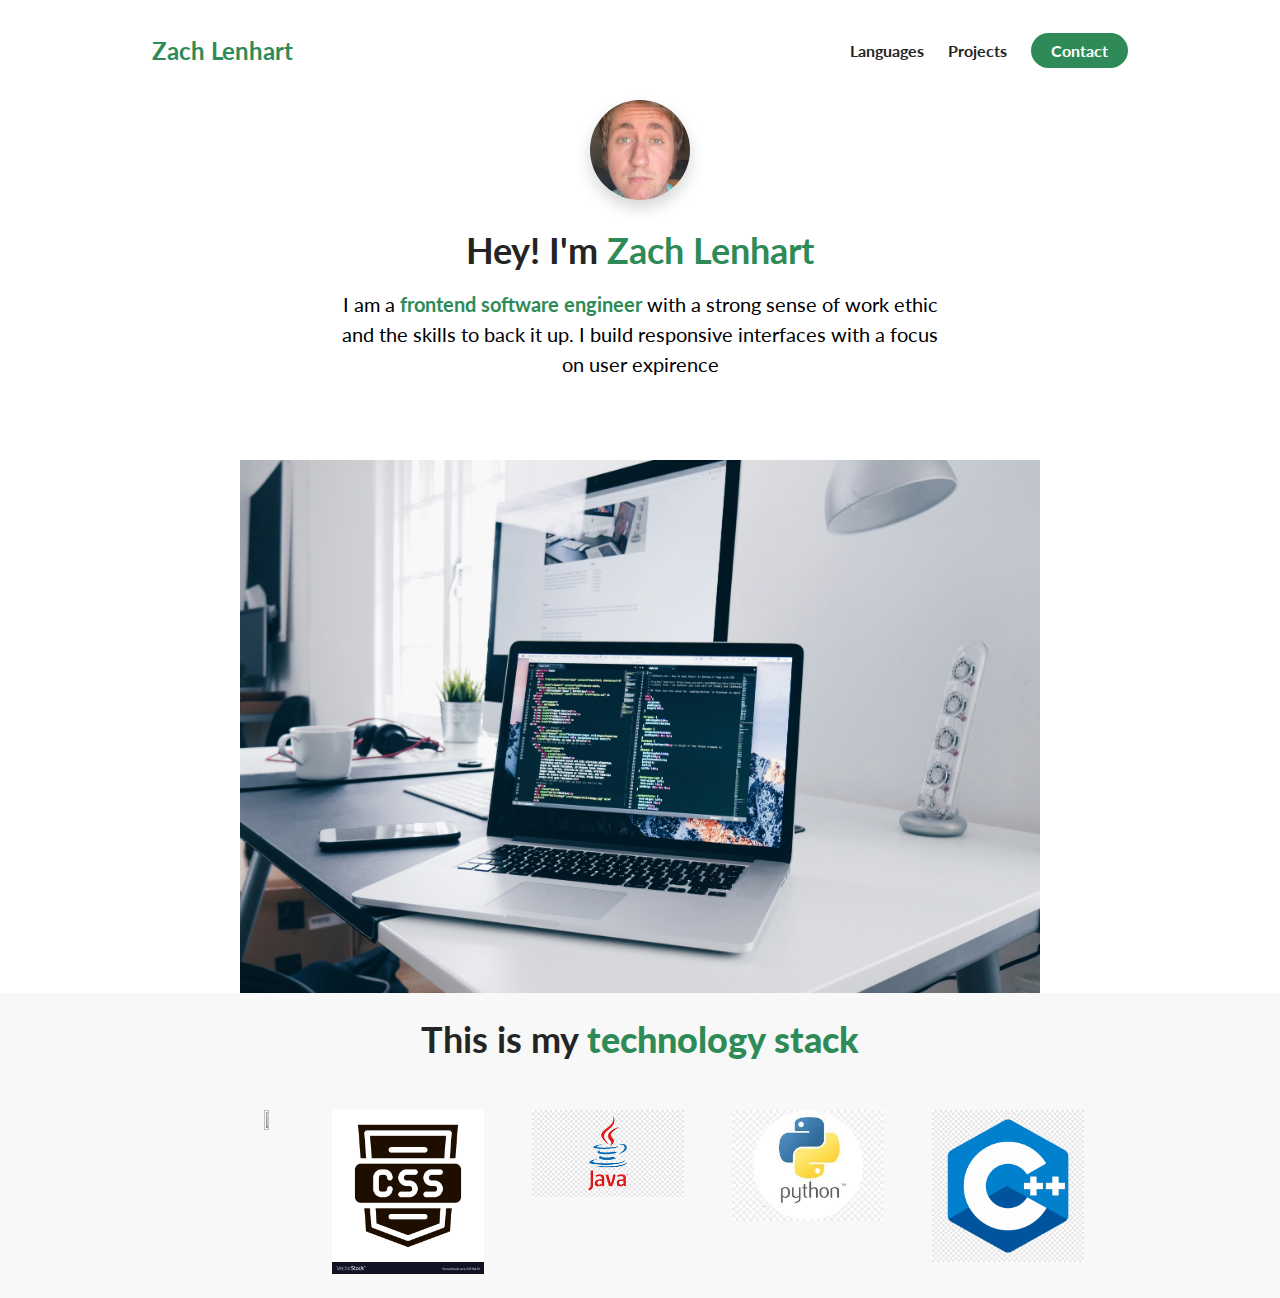
==== index.html @ 18eab36b "first commit" ====
<!DOCTYPE html>
<html lang="en">
<head>
    <meta charset="UTF-8">
    <meta name="viewport" content="width=device-width, initial-scale=1.0">
    <title>Document</title>
    <link rel="stylesheet" href="styles.css">
    <link rel="preconnect" href="https://fonts.googleapis.com">
<link rel="preconnect" href="https://fonts.gstatic.com" crossorigin>
<link href="https://fonts.googleapis.com/css2?family=Lato:ital,wght@0,100;0,300;0,400;0,700;0,900;1,100;1,300;1,400;1,700;1,900&family=Roboto:ital,wdth,wght@0,75,100..900;1,75,100..900&display=swap" rel="stylesheet">
<link rel="stylesheet" href="assests/">
<script src="https://kit.fontawesome.com/71021cd7c9.js" crossorigin="anonymous"></script>
</head>
<body>
    <section id="about-me">
    <nav class="navigation__bar--container">
        <div class="navigation__bar--logo">
            Zach Lenhart
        </div>
             <ul class="navigation__link--list">
                    <li>
                        <a href="#Langages" class="navigation__link--anchor link__hovereffect link__hovereffect--black">Languages</a>
                    </li>
                        <li>
                            <a href="#Projects"class="navigation__link--anchor link__hovereffect link__hovereffect--black>">Projects</a>
                        </li>
                        <li>
                            <a href="#Contact" class="navigation__link--anchor navigation__link-anchor--primary">Contact</a>
                        </li>
                </ul>
    </nav>
        
    <div class="flex flex-1">
        <div class="about-me__info row">
            <div class="about-me__info--container">
                <figure class="about-me__picture--mask">
                    <img src="assests/7879B482-734F-4C4A-9836-C10D2A9FF472_1_105_c.jpeg" class="about-me__picture" alt="picture of me">
                </figure>
                <h1 class="about-me__info--title">
                    Hey! I'm <span class="text-green">Zach Lenhart</span>
                </h1>
                <p class="about-me__info--para"> I am a <strong class="text-green"> frontend software engineer </strong> with a strong sense of work ethic and the skills to back it up. I build responsive interfaces with a focus on user expirence</p>
                <Div class="about-me__links">
                    <a href="https://www.linkedin.com/in/zachary-lenhart-0317981b6/" class="about-me__link"> 
                        <i class="fa-brands fa-linkedin"></i>
                    </a>
                    <a href="https://github.com/zach-lenhart" class="about-me__link"> 
                        <i class="fa-brands fa-github"></i>
                    </a>
                </div>
            </div>
            <figure class="about-me__img--container">
                <img src="assests/christopher-gower-m_HRfLhgABo-unsplash.jpg" class="about-me__img" alt="">
            </figure>
        </div>
    </div>
</section>
<section id="Languages">
<div class="lang--container">
    <div class="row">
        <h1 class="section__title">This is my <strong class="text-green"> technology stack </strong></h1>
        <div class="lang__list">
            <div class="lang">
                <figure class="lang__img--wrapper">
                    <img src="assests/html5.html" class="lang__img" alt="">
                    <img src="assests/css.jpg" class="lang__img" alt="">
                    <img src="assests/java.png" class="lang__img" alt="">
                    <img src="assests/python.jpeg" class="lang__img" alt="">
                    <img src="assests/c++.png" class="lang__img" alt="">

                </figure>
            </div>

        </div>
    </div>
</div>

</section>
</body>
</html>
---- styles.css ----
@import url('https://fonts.googleapis.com/css2?family=Lato:ital,wght@0,100;0,300;0,400;0,700;0,900;1,100;1,300;1,400;1,700;1,900&family=Roboto:ital,wdth,wght@0,75,100..900;1,75,100..900&display=swap');

* {
    font-family: 'Lato', sans-serif;
    padding: 0;
    margin: 0;
    box-sizing: border-box;
}
h1,h2,h3,h4,h5,h6 {
    color: #242424;
    text-align: center;
    line-height: 1.25;

}
p {
    line-height: 1.5;
    font-size: 15px;

}

li {
    list-style-type: none;
    
}
.flex {
    display: flex;
}

.flex-1 {
flex: 1;
}

.row {
    width: 100%;
    max-width: 800px;
    margin: 0 auto;
}
.text-green {
    color: seagreen;
}
h1 {
    font-size: 36px;
}
section:nth-child(even) {
    background-color: #f8f8f8;
}
.container {
    padding: 50px 0;
}
/* Navigation Bar */
nav {
    height: 100px;
    width: 100%;
    max-width: 1000px;
    margin: 0 auto;
    display: flex;
    justify-content: space-between;
    align-items: center;
    
}
.navigation__link--list { 
display: flex;
justify-content: space-between;
}
.navigation__link--anchor {
    margin: 0 12px; 
    text-decoration: none;
    font-size: 16px;
    color: #242424;
    font-weight: 700;
}
.navigation__link-anchor--primary {
    background-color: seagreen;
    padding: 8px 20px;
    border-radius: 50px;
    color: white;
    transition: all 300ms ease;
}
.navigation__link-anchor--primary:hover {
background-color: green;
}
.navigation__bar--logo {
    font-size: 24px;
    color: seagreen;
    margin: 0 12px;
    font-weight: bold;
}
/* About Me */
#about-me {
    min-height: 100vh;
    display: flex;
    flex-direction: column;
}
.about-me__info {
    display: flex;
    flex-direction: column;
}
.about-me__info--container {
    display: flex;
    justify-content: center;
    flex-direction: column;
    align-items: center;
    max-width: 600px;
    margin: 0 auto;
    text-align: center;
}
.about-me__picture--mask {
    width: 100px;
    height: 100px;
    border-radius: 50%;
    overflow: hidden;
    box-shadow: 0 8px 16px rgba(0, 0, 0, 0.16);
    margin-bottom: 28px;

}
.about-me__picture {
    width: 100%;

    /*Improving my own picture */
    transform: scale(1.5);
    padding-bottom: 60px;
    padding-left: 15px;
}
.about-me__info--para {
    font-size: 20px;
    margin-bottom: 28px;
}
.about-me__info--title {
    margin-bottom: 16px;
}
.about-me__link {
   font-size: 24px;
   color: black;
   text-decoration: none;
   padding: 0 16px;
 
}
.about-me__img--container {
    flex: 1;
    display: flex;
   align-items: center;
   
}
.about-me__img {
width: 100%;
padding-top:24px ;
}
.lang__img--wrapper {
    display: flex;
    width: 100%;
    justify-content: space-between;
}
.lang__img {
    width: 25%;
    height: 25%;
    padding: 24px;
}
.section__title {
    padding: 24px;
}
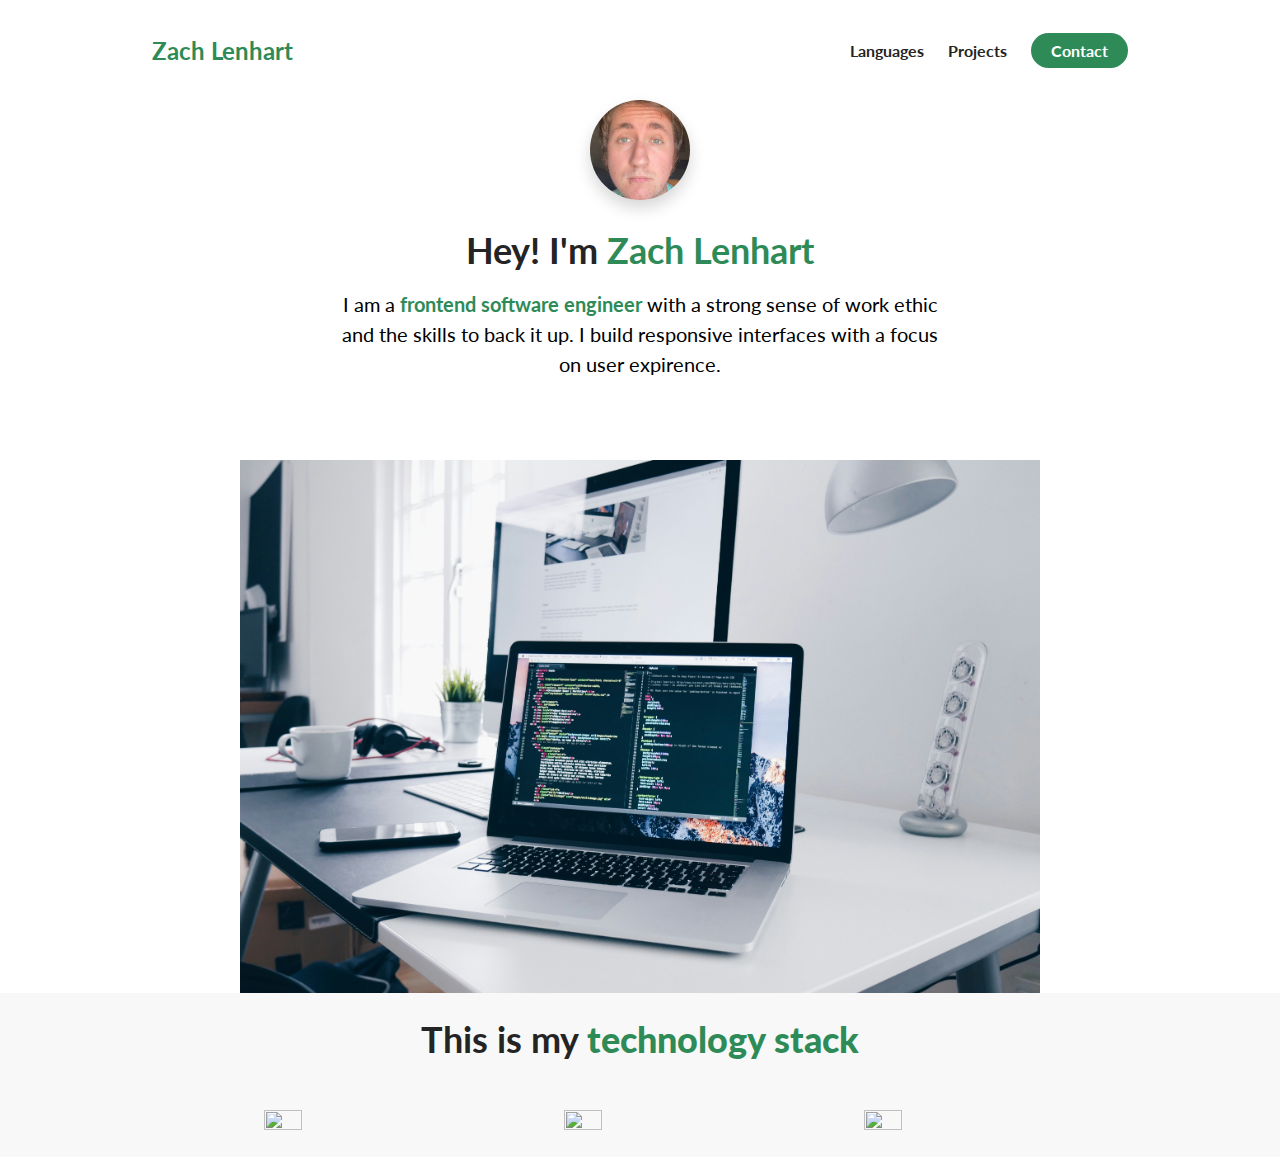
==== commit 8c36dee6: "updates for photos" ====
--- a/index.html
+++ b/index.html
@@ -39,7 +39,7 @@
                 <h1 class="about-me__info--title">
                     Hey! I'm <span class="text-green">Zach Lenhart</span>
                 </h1>
-                <p class="about-me__info--para"> I am a <strong class="text-green"> frontend software engineer </strong> with a strong sense of work ethic and the skills to back it up. I build responsive interfaces with a focus on user expirence</p>
+                <p class="about-me__info--para"> I am a <strong class="text-green"> frontend software engineer </strong> with a strong sense of work ethic and the skills to back it up. I build responsive interfaces with a focus on user expirence.</p>
                 <Div class="about-me__links">
                     <a href="https://www.linkedin.com/in/zachary-lenhart-0317981b6/" class="about-me__link"> 
                         <i class="fa-brands fa-linkedin"></i>
@@ -62,12 +62,9 @@
         <div class="lang__list">
             <div class="lang">
                 <figure class="lang__img--wrapper">
-                    <img src="assests/html5.html" class="lang__img" alt="">
-                    <img src="assests/css.jpg" class="lang__img" alt="">
-                    <img src="assests/java.png" class="lang__img" alt="">
-                    <img src="assests/python.jpeg" class="lang__img" alt="">
-                    <img src="assests/c++.png" class="lang__img" alt="">
-
+                    <img src="https://upload.wikimedia.org/wikipedia/commons/thumb/3/38/HTML5_Badge.svg/240px-HTML5_Badge.svg.png" class="lang__img" alt="">
+                    <img src="https://cdn.iconscout.com/icon/free/png-256/css-131-722685.png" class="lang__img" alt="">
+                    <img src="https://cdn.iconscout.com/icon/free/png-256/javascript-1-225993.png" class="lang__img" alt="">
                 </figure>
             </div>
 
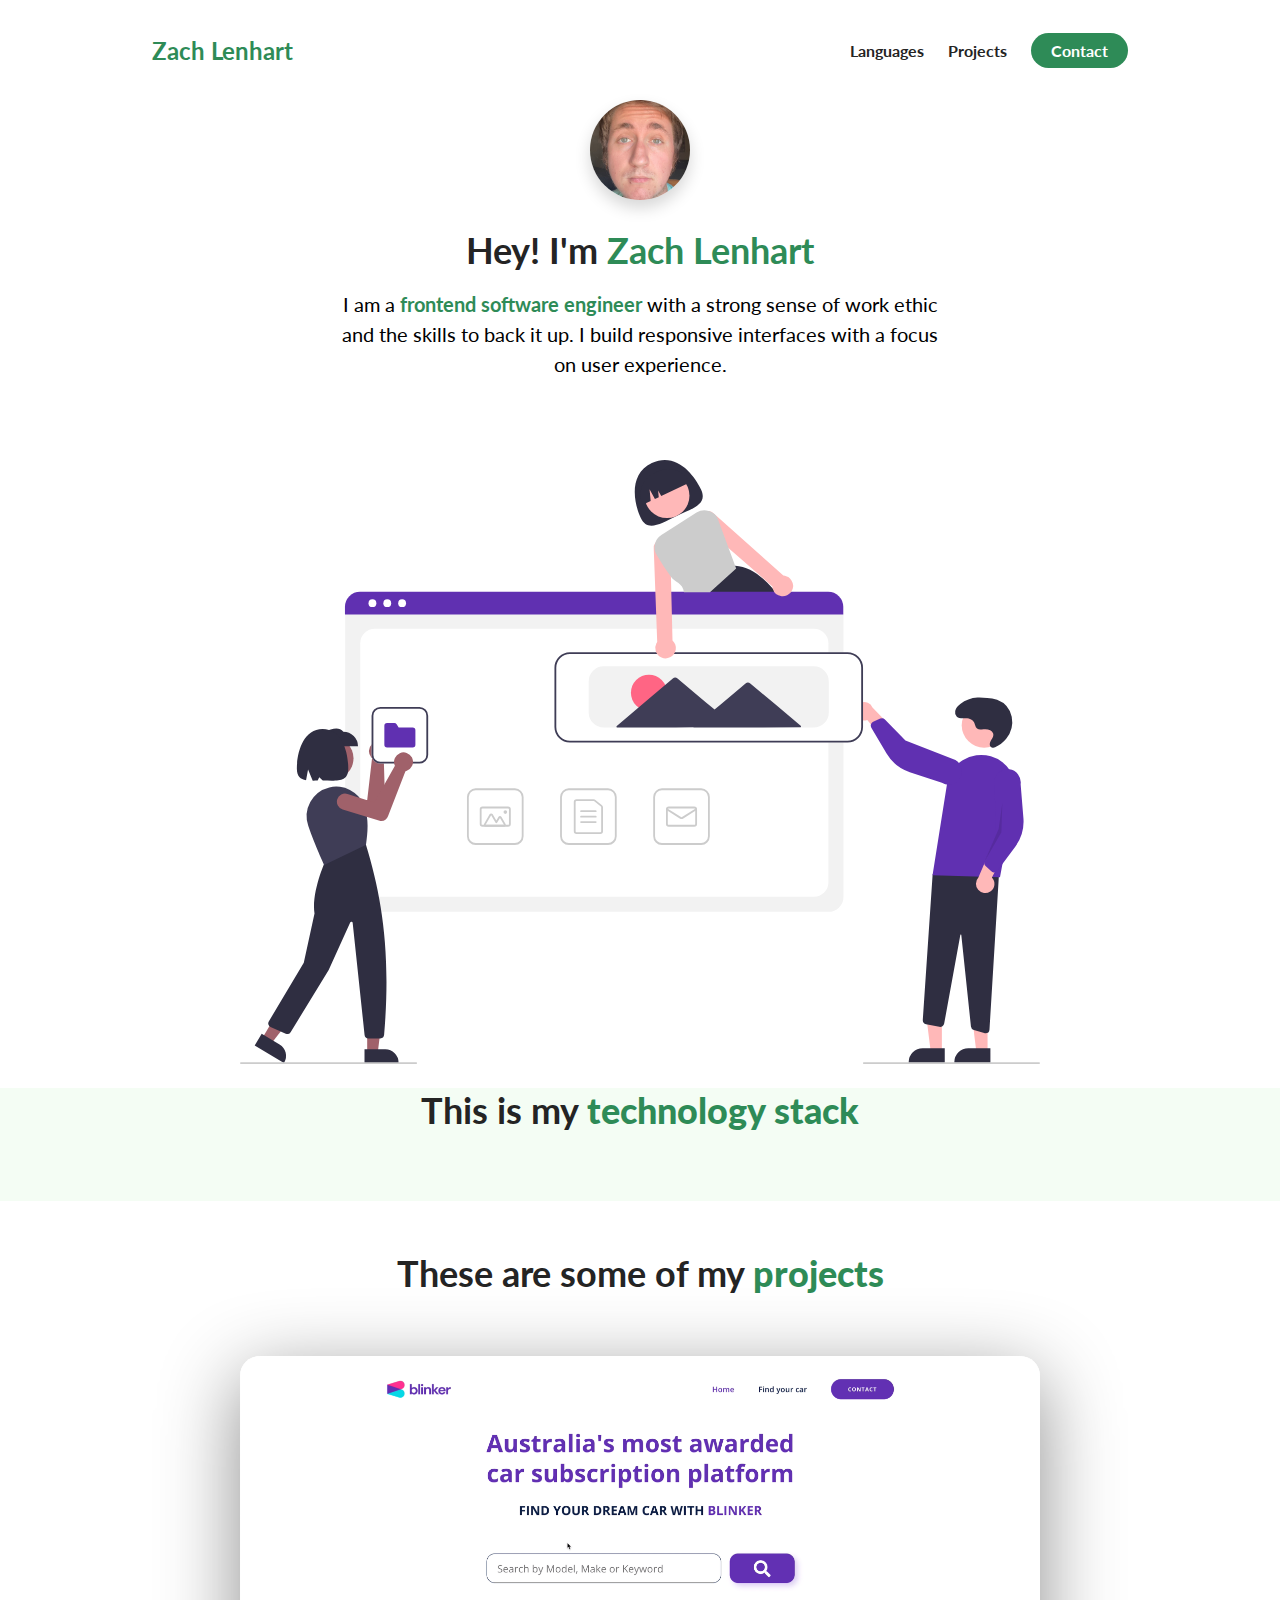
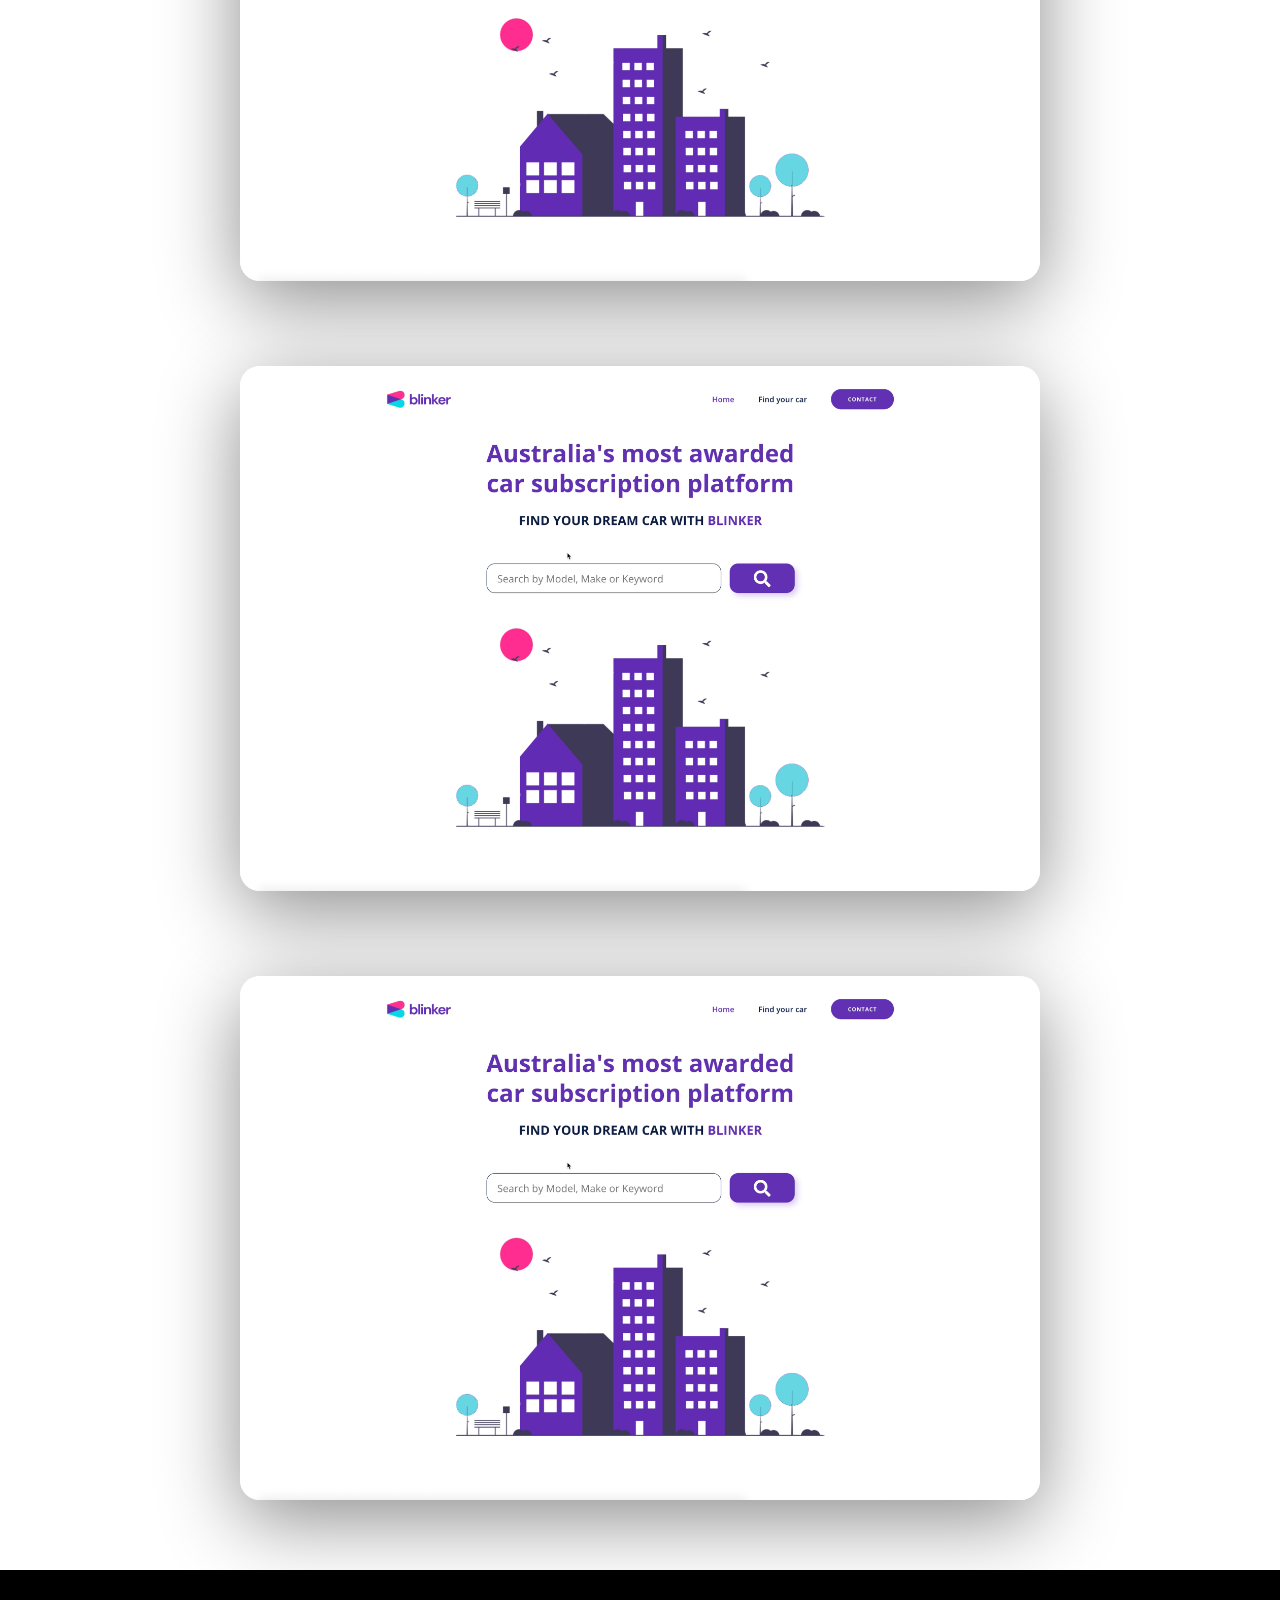
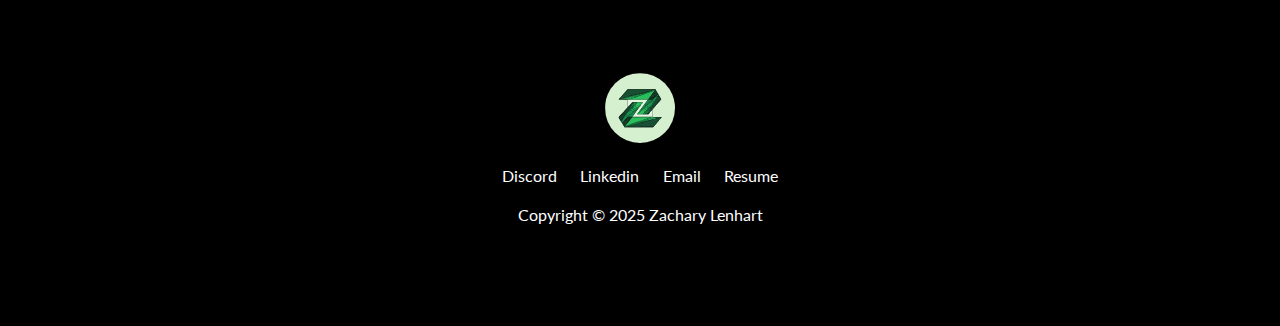
==== commit 34a06009: "update for footer and links" ====
--- a/index.html
+++ b/index.html
@@ -1,77 +1,278 @@
 <!DOCTYPE html>
 <html lang="en">
-<head>
-    <meta charset="UTF-8">
-    <meta name="viewport" content="width=device-width, initial-scale=1.0">
+  <head>
+    <meta charset="UTF-8" />
+    <meta name="viewport" content="width=device-width, initial-scale=1.0" />
     <title>Document</title>
-    <link rel="stylesheet" href="styles.css">
-    <link rel="preconnect" href="https://fonts.googleapis.com">
-<link rel="preconnect" href="https://fonts.gstatic.com" crossorigin>
-<link href="https://fonts.googleapis.com/css2?family=Lato:ital,wght@0,100;0,300;0,400;0,700;0,900;1,100;1,300;1,400;1,700;1,900&family=Roboto:ital,wdth,wght@0,75,100..900;1,75,100..900&display=swap" rel="stylesheet">
-<link rel="stylesheet" href="assests/">
-<script src="https://kit.fontawesome.com/71021cd7c9.js" crossorigin="anonymous"></script>
-</head>
-<body>
+    <link rel="stylesheet" href="styles.css" />
+    <link rel="preconnect" href="https://fonts.googleapis.com" />
+    <link rel="preconnect" href="https://fonts.gstatic.com" crossorigin />
+    <link
+      href="https://fonts.googleapis.com/css2?family=Lato:ital,wght@0,100;0,300;0,400;0,700;0,900;1,100;1,300;1,400;1,700;1,900&family=Roboto:ital,wdth,wght@0,75,100..900;1,75,100..900&display=swap"
+      rel="stylesheet"
+    />
+    <link rel="stylesheet" href="assets/" />
+    <script
+      src="https://kit.fontawesome.com/71021cd7c9.js"
+      crossorigin="anonymous"
+    ></script>
+  </head>
+  <body>
     <section id="about-me">
-    <nav class="navigation__bar--container">
-        <div class="navigation__bar--logo">
-            Zach Lenhart
-        </div>
-             <ul class="navigation__link--list">
-                    <li>
-                        <a href="#Langages" class="navigation__link--anchor link__hovereffect link__hovereffect--black">Languages</a>
-                    </li>
-                        <li>
-                            <a href="#Projects"class="navigation__link--anchor link__hovereffect link__hovereffect--black>">Projects</a>
-                        </li>
-                        <li>
-                            <a href="#Contact" class="navigation__link--anchor navigation__link-anchor--primary">Contact</a>
-                        </li>
-                </ul>
-    </nav>
-        
-    <div class="flex flex-1">
+      <nav class="navigation__bar--container">
+        <div class="navigation__bar--logo">Zach Lenhart</div>
+        <ul class="navigation__link--list">
+          <li>
+            <a
+              href="#Languages"
+              class="navigation__link--anchor link__hover-effect link__hover-effect--black"
+              >Languages</a
+            >
+          </li>
+          <li>
+            <a
+              href="#Projects"
+              class="navigation__link--anchor link__hover-effect link__hover-effect--black>"
+              >Projects</a
+            >
+          </li>
+          <li>
+            <a
+              href="#Contact"
+              class="navigation__link--anchor navigation__link-anchor--primary"
+              >Contact</a
+            >
+          </li>
+        </ul>
+      </nav>
+
+      <div class="flex flex-1">
         <div class="about-me__info row">
-            <div class="about-me__info--container">
-                <figure class="about-me__picture--mask">
-                    <img src="assests/7879B482-734F-4C4A-9836-C10D2A9FF472_1_105_c.jpeg" class="about-me__picture" alt="picture of me">
-                </figure>
-                <h1 class="about-me__info--title">
-                    Hey! I'm <span class="text-green">Zach Lenhart</span>
-                </h1>
-                <p class="about-me__info--para"> I am a <strong class="text-green"> frontend software engineer </strong> with a strong sense of work ethic and the skills to back it up. I build responsive interfaces with a focus on user expirence.</p>
-                <Div class="about-me__links">
-                    <a href="https://www.linkedin.com/in/zachary-lenhart-0317981b6/" class="about-me__link"> 
-                        <i class="fa-brands fa-linkedin"></i>
-                    </a>
-                    <a href="https://github.com/zach-lenhart" class="about-me__link"> 
-                        <i class="fa-brands fa-github"></i>
-                    </a>
+          <div class="about-me__info--container">
+            <figure class="about-me__picture--mask">
+              <img
+                src="assets/7879B482-734F-4C4A-9836-C10D2A9FF472_1_105_c.jpeg"
+                class="about-me__picture"
+                alt="picture of me"
+              />
+            </figure>
+            <h1 class="about-me__info--title">
+              Hey! I'm <span class="text-green">Zach Lenhart</span>
+            </h1>
+            <p class="about-me__info--para">
+              I am a
+              <strong class="text-green"> frontend software engineer </strong>
+              with a strong sense of work ethic and the skills to back it up. I
+              build responsive interfaces with a focus on user experience.
+            </p>
+            <div class="about-me__links">
+              <a
+                href="https://www.linkedin.com/in/zachary-lenhart-0317981b6/"
+                target="_blank"
+                class="about-me__link"
+              >
+                <i class="fa-brands fa-linkedin"></i>
+              </a>
+              <a
+                href="https://github.com/zach-lenhart"
+                target="_blank"
+                class="about-me__link"
+              >
+                <i class="fa-brands fa-github"></i>
+              </a>
+            </div>
+          </div>
+          <figure class="about-me__img--container">
+            <img
+              src="assets/undraw_websites.svg"
+              class="about-me__img"
+              alt=""
+            />
+          </figure>
+        </div>
+      </div>
+    </section>
+    <section id="Languages">
+      <div class="lang--container">
+        <div class="row">
+          <h1 class="section__title">
+            This is my <strong class="text-green"> technology stack </strong>
+          </h1>
+          <div class="lang__list">
+            <div class="langs">
+              <figure class="lang__img--wrapper">
+                <img
+                  src="https://upload.wikimedia.org/wikipedia/commons/thumb/3/38/HTML5_Badge.svg/240px-HTML5_Badge.svg.png"
+                  class="lang__img"
+                  alt=""
+                />
+              </figure>
+              <span class="lang__name">HTML</span>
+            </div>
+            <div class="langs">
+              <figure class="lang__img--wrapper">
+                <img
+                  src="https://cdn.iconscout.com/icon/free/png-256/css-131-722685.png"
+                  class="lang__img"
+                  alt=""
+                />
+              </figure>
+              <span class="lang__name">CSS</span>
+            </div>
+            <div class="langs">
+              <figure class="lang__img--wrapper">
+                <img
+                  src="https://cdn.iconscout.com/icon/free/png-256/javascript-1-225993.png"
+                  class="lang__img"
+                  alt=""
+                />
+              </figure>
+              <span class="lang__name">Javascript</span>
+            </div>
+          </div>
+        </div>
+      </div>
+    </section>
+    <section id="Projects">
+      <div class="container">
+        <div class="row">
+          <h1 class="section__title">
+            These are some of my <strong class="text-green">projects</strong>
+          </h1>
+          <ul class="projects__list">
+            <li class="projects">
+              <div class="projects__wrapper">
+                <img
+                  src="assets/loopit.png"
+                  class="projects__img"
+                  alt="car subscription project"
+                />
+                <div class="projects__description">
+                  <h3 class="projects__decription--title">Car Sales Project</h3>
+                  <h4 class="projects__description--sub-title">
+                    HTML,CSS, Javascript,Vuex
+                  </h4>
+                  <p class="projects__description--para">
+                    Lorem, ipsum dolor sit amet consectetur adipisicing elit.
+                    Voluptatum neque eaque nihil quibusdam! Maiores est quaerat
+                    quisquam nihil iste error similique vitae, dignissimos fugit
+                    tempora necessitatibus rerum corporis perferendis! Corporis?
+                  </p>
+                  <div class="projects__description--links">
+                    <a
+                      href="https://github.com/zach-lenhart/First-Github-Project"
+                      target="_blank"
+                      class="projects__description--link"
+                    ></a>
+                    <i class="fa-brands fa-github"></i>
+                    <a
+                      href="link"
+                      target="_blank"
+                      class="projects__description--link"
+                    ></a>
+                    <i class="fa-brands fa-link"></i>
+                  </div>
                 </div>
-            </div>
-            <figure class="about-me__img--container">
-                <img src="assests/christopher-gower-m_HRfLhgABo-unsplash.jpg" class="about-me__img" alt="">
+              </div>
+            </li>
+            <li class="projects">
+              <div class="projects__wrapper">
+                <img
+                  src="assets/loopit.png"
+                  class="projects__img"
+                  alt="car subscription project"
+                />
+                <div class="projects__description">
+                  <h3 class="projects__decription--title">Car Sales Project</h3>
+                  <h4 class="projects__description--sub-title">
+                    HTML,CSS, Javascript,Vuex
+                  </h4>
+                  <p class="projects__description--para">
+                    Lorem, ipsum dolor sit amet consectetur adipisicing elit.
+                    Voluptatum neque eaque nihil quibusdam! Maiores est quaerat
+                    quisquam nihil iste error similique vitae, dignissimos fugit
+                    tempora necessitatibus rerum corporis perferendis! Corporis?
+                  </p>
+                  <div class="projects__description--links">
+                    <a
+                      href="https://github.com/zach-lenhart/First-Github-Project"
+                      target="_blank"
+                      class="projects__description--link"
+                    ></a>
+                    <i class="fa-brands fa-github"></i>
+                    <a
+                      href="link"
+                      target="_blank"
+                      class="projects__description--link"
+                    ></a>
+                    <i class="fa-brands fa-link"></i>
+                  </div>
+                </div>
+              </div>
+            </li>
+            <li class="projects">
+              <div class="projects__wrapper">
+                <img
+                  src="assets/loopit.png"
+                  class="projects__img"
+                  alt="car subscription project"
+                />
+                <div class="projects__description">
+                  <h3 class="projects__decription--title">Car Sales Project</h3>
+                  <h4 class="projects__description--sub-title">
+                    HTML,CSS, Javascript,Vuex
+                  </h4>
+                  <p class="projects__description--para">
+                    Lorem, ipsum dolor sit amet consectetur adipisicing elit.
+                    Voluptatum neque eaque nihil quibusdam! Maiores est quaerat
+                    quisquam nihil iste error similique vitae, dignissimos fugit
+                    tempora necessitatibus rerum corporis perferendis! Corporis?
+                  </p>
+                  <div class="projects__description--links">
+                    <a
+                      href="https://github.com/zach-lenhart/First-Github-Project"
+                      target="_blank"
+                      class="projects__description--link"
+                    ></a>
+                    <i class="fa-brands fa-github"></i>
+                    <a
+                      href="link"
+                      target="_blank"
+                      class="projects__description--link"
+                    ></a>
+                    <i class="fa-brands fa-link"></i>
+                  </div>
+                </div>
+              </div>
+            </li>
+          </ul>
+        </div>
+      </div>
+    </section>
+    <footer>
+      <div class="row footer__row">
+        <a href="#" class="footer__anchor">
+            <figure class="footer__logo">
+                <img src="assets/1739256141318.svg" class="footer__logo--img" alt="logo">
             </figure>
-        </div>
-    </div>
-</section>
-<section id="Languages">
-<div class="lang--container">
-    <div class="row">
-        <h1 class="section__title">This is my <strong class="text-green"> technology stack </strong></h1>
-        <div class="lang__list">
-            <div class="lang">
-                <figure class="lang__img--wrapper">
-                    <img src="https://upload.wikimedia.org/wikipedia/commons/thumb/3/38/HTML5_Badge.svg/240px-HTML5_Badge.svg.png" class="lang__img" alt="">
-                    <img src="https://cdn.iconscout.com/icon/free/png-256/css-131-722685.png" class="lang__img" alt="">
-                    <img src="https://cdn.iconscout.com/icon/free/png-256/javascript-1-225993.png" class="lang__img" alt="">
-                </figure>
-            </div>
-
-        </div>
-    </div>
-</div>
-
-</section>
-</body>
-</html>+            <span class="footer__logo--popper">
+                Top 
+                <div class="fas fa-arrow-up"></div>
+            </span>
+        </a>
+        <div class="footer__socials--list">
+            <a href="https://github.com/zach-lenhart" target="_blank" class="footer__social--link
+            link__hover-effect
+            link__hover-effect-white">Discord</a>
+            <a href="https://www.linkedin.com/in/zachary-lenhart-0317981b6/" target="_blank" class="footer__social--link link__hover-effect
+            link__hover-effect-white">Linkedin</a>
+            <a href="mailto:zachary.lenhart08@gmail.com" target="_blank" class="footer__social--link link__hover-effect
+            link__hover-effect-white">Email</a>
+            <a href="assets/ Resume updated.pdf" target="_blank" class="footer__social--link link__hover-effect
+            link__hover-effect-white" download>Resume</a>
+        </div>
+        <div class="footer__copyright"> Copyright © 2025 Zachary Lenhart</div>
+      </div>
+    </footer>
+  </body>
+</html>
--- a/styles.css
+++ b/styles.css
@@ -1,160 +1,359 @@
-@import url('https://fonts.googleapis.com/css2?family=Lato:ital,wght@0,100;0,300;0,400;0,700;0,900;1,100;1,300;1,400;1,700;1,900&family=Roboto:ital,wdth,wght@0,75,100..900;1,75,100..900&display=swap');
+@import url("https://fonts.googleapis.com/css2?family=Lato:ital,wght@0,100;0,300;0,400;0,700;0,900;1,100;1,300;1,400;1,700;1,900&family=Roboto:ital,wdth,wght@0,75,100..900;1,75,100..900&display=swap");
 
 * {
-    font-family: 'Lato', sans-serif;
-    padding: 0;
-    margin: 0;
-    box-sizing: border-box;
-}
-h1,h2,h3,h4,h5,h6 {
-    color: #242424;
-    text-align: center;
-    line-height: 1.25;
-
+  font-family: "Lato", sans-serif;
+  padding: 0;
+  margin: 0;
+  box-sizing: border-box;
+}
+html {
+  scroll-behavior: smooth;
+}
+h1,
+h2,
+h3,
+h4,
+h5,
+h6 {
+  color: #242424;
+  text-align: center;
+  line-height: 1.25;
 }
 p {
-    line-height: 1.5;
-    font-size: 15px;
-
+  line-height: 1.5;
+  font-size: 15px;
+}
+a {
+  text-decoration: none;
+  position: relative;
 }
 
 li {
-    list-style-type: none;
-    
+  list-style-type: none;
 }
 .flex {
-    display: flex;
+  display: flex;
 }
 
 .flex-1 {
-flex: 1;
+  flex: 1;
 }
 
 .row {
-    width: 100%;
-    max-width: 800px;
-    margin: 0 auto;
+  width: 100%;
+  max-width: 800px;
+  margin: 0 auto;
 }
 .text-green {
-    color: seagreen;
+  color: seagreen;
 }
 h1 {
-    font-size: 36px;
+  font-size: 36px;
 }
 section:nth-child(even) {
-    background-color: #f8f8f8;
+  background-color: #f8f8f8;
 }
 .container {
-    padding: 50px 0;
+  padding: 50px 0;
+}
+.section__title {
+  margin-bottom: 20px;
+}
+.link__hover-effect:after {
+  content: "";
+  position: absolute;
+  height: 3px;
+  width: 0;
+  bottom: -3px;
+  right: 0;
+  transition: all 300ms ease;
+}
+.link__hover-effect-white:after {
+  background-color:  #fff;
+}
+.link__hover-effect--black:after {
+  background-color: black;
+}
+.link__hover-effect:hover:after {
+  width: 100%;
+  left: 0;
 }
 /* Navigation Bar */
 nav {
-    height: 100px;
-    width: 100%;
-    max-width: 1000px;
-    margin: 0 auto;
-    display: flex;
-    justify-content: space-between;
-    align-items: center;
-    
-}
-.navigation__link--list { 
-display: flex;
-justify-content: space-between;
+  height: 100px;
+  width: 100%;
+  max-width: 1000px;
+  margin: 0 auto;
+  display: flex;
+  justify-content: space-between;
+  align-items: center;
+  pad: 0 12px;
+}
+.navigation__link--list {
+  display: flex;
+  justify-content: space-between;
 }
 .navigation__link--anchor {
-    margin: 0 12px; 
-    text-decoration: none;
-    font-size: 16px;
-    color: #242424;
-    font-weight: 700;
+  margin: 0 12px;
+  text-decoration: none;
+  font-size: 16px;
+  color: #242424;
+  font-weight: 700;
 }
 .navigation__link-anchor--primary {
-    background-color: seagreen;
-    padding: 8px 20px;
-    border-radius: 50px;
-    color: white;
-    transition: all 300ms ease;
+  background-color: seagreen;
+  padding: 8px 20px;
+  border-radius: 50px;
+  color: white;
+  transition: all 300ms ease;
 }
 .navigation__link-anchor--primary:hover {
-background-color: green;
+  background-color: green;
 }
 .navigation__bar--logo {
-    font-size: 24px;
-    color: seagreen;
-    margin: 0 12px;
-    font-weight: bold;
+  font-size: 24px;
+  color: seagreen;
+  margin: 0 12px;
+  font-weight: bold;
 }
 /* About Me */
 #about-me {
-    min-height: 100vh;
-    display: flex;
-    flex-direction: column;
+  min-height: 100vh;
+  display: flex;
+  flex-direction: column;
 }
 .about-me__info {
-    display: flex;
-    flex-direction: column;
+  display: flex;
+  flex-direction: column;
 }
 .about-me__info--container {
-    display: flex;
-    justify-content: center;
-    flex-direction: column;
-    align-items: center;
-    max-width: 600px;
-    margin: 0 auto;
-    text-align: center;
+  display: flex;
+  justify-content: center;
+  flex-direction: column;
+  align-items: center;
+  max-width: 600px;
+  margin: 0 auto;
+  text-align: center;
 }
 .about-me__picture--mask {
-    width: 100px;
-    height: 100px;
-    border-radius: 50%;
-    overflow: hidden;
-    box-shadow: 0 8px 16px rgba(0, 0, 0, 0.16);
-    margin-bottom: 28px;
-
+  width: 100px;
+  height: 100px;
+  border-radius: 50%;
+  overflow: hidden;
+  box-shadow: 0 8px 16px rgba(0, 0, 0, 0.16);
+  margin-bottom: 28px;
 }
 .about-me__picture {
-    width: 100%;
-
-    /*Improving my own picture */
-    transform: scale(1.5);
-    padding-bottom: 60px;
-    padding-left: 15px;
+  width: 100%;
+
+  /*Improving my own picture */
+  transform: scale(1.5);
+  padding-bottom: 60px;
+  padding-left: 15px;
 }
 .about-me__info--para {
-    font-size: 20px;
-    margin-bottom: 28px;
+  font-size: 20px;
+  margin-bottom: 28px;
 }
 .about-me__info--title {
-    margin-bottom: 16px;
+  margin-bottom: 16px;
 }
 .about-me__link {
-   font-size: 24px;
-   color: black;
-   text-decoration: none;
-   padding: 0 16px;
- 
+  font-size: 24px;
+  color: black;
+  text-decoration: none;
+  padding: 0 16px;
 }
 .about-me__img--container {
-    flex: 1;
-    display: flex;
-   align-items: center;
-   
+  flex: 1;
+  display: flex;
+  align-items: center;
+  margin-bottom: 24px;
 }
 .about-me__img {
-width: 100%;
-padding-top:24px ;
-}
+  width: 100%;
+  padding-top: 24px;
+}
+#Languages {
+  background-color: rgba(144, 238, 144, 0.1);
+}
+/* Tech Stack */
 .lang__img--wrapper {
-    display: flex;
-    width: 100%;
-    justify-content: space-between;
+  display: flex;
+  justify-content: center;
+  align-items: center;
+  padding: 24px 16px;
+}
+.langs {
+  width: 25%;
+  display: flex;
+  justify-content: center;
+  position: relative;
+}
+.lang__list {
+  display: flex;
+  justify-content: center;
+  align-items: center;
 }
 .lang__img {
-    width: 25%;
-    height: 25%;
-    padding: 24px;
-}
-.section__title {
-    padding: 24px;
+  width: 100%;
+  max-width: 100px;
+  transition: all 300ms ease;
+}
+
+.langs:hover .lang__img {
+  filter: brightness(80%);
+  opacity: 0.86;
+  transform: scale(0.9);
+}
+.lang__name {
+  position: absolute;
+  bottom: 0;
+  transform: scale(0);
+  transition: all 300ms ease;
+  font-size: 20px;
+  opacity: 0;
+}
+.langs:hover .lang__name {
+  transform: scale(1);
+  opacity: 1;
+}
+/* Projects */
+
+.projects {
+  margin-bottom: 85px;
+}
+.projects:last-child {
+  margin-bottom: 20px;
+}
+.projects__img {
+  width: 100%;
+  transition: all 500ms ease;
+}
+.projects__wrapper {
+  display: flex;
+  box-shadow: 0 20px 80px rgba(0, 0, 0, 0.45);
+  border-radius: 20px;
+  overflow: hidden;
+  position: relative;
+}
+.projects__wrapper::before {
+  content: "";
+  position: absolute;
+  top: 0;
+  left: 0;
+  height: 100%;
+  width: 100%;
+  background-color: #1c1d25;
+  opacity: 0;
+  transition: opacity 450ms ease;
+  z-index: 2;
+}
+
+.projects:hover .projects__wrapper::before {
+  opacity: 0.7;
+}
+.projects:hover .projects__img {
+  transform: scale(1.07);
+  filter: blur(5px);
+}
+.projects__list {
+  padding-top: 40px;
+}
+
+.projects__description {
+  position: absolute;
+  top: 50%;
+  left: 90px;
+  max-width: 550px;
+  transform: translateY(100%);
+  z-index: 3;
+  opacity: 0;
+  transition: transform 450ms, opacity 300ms;
+}
+
+.projects__decription--title,
+.projects__description--sub-title,
+.projects__description--para,
+.projects__description--links {
+  text-align: left;
+  color: #fff;
+}
+.projects__description--title {
+  font-size: 40px;
+}
+.projects__description--para {
+  margin: 16px 0;
+}
+.projects__description--link {
+  font-size: 20px;
+  margin-right: 20px;
+  text-decoration: none;
+}
+.projects:hover .projects__description {
+  opacity: 1;
+  transform: translateY(-50%);
+}
+
+/* Footer */
+
+footer {
+  background-color: black;
+}
+.footer__logo--img {
+  width: 70px;
+  height: 70px;
+  border-radius: 80%;
+}
+.footer__row {
+  padding: 8% 0;
+  display: flex;
+  flex-direction: column;
+  align-items: center;
+  justify-content: center;
+}
+.footer__social--link,
+.footer__copyright {
+  color: #fff;
+}
+.footer__logo {
+}
+.footer__socials--list {
+  margin-bottom: 20px;
+  width: 100%;
+  display: flex;
+  justify-content: space-around;
+  max-width: 300px;
+}
+.footer__logo--popper {
+  color: #fff;
+  position: absolute;
+  right: 0;
+  top: 30px;
+  font-weight: 700;
+  opacity: 0;
+  transition: all 450ms ease;
+}
+.footer__anchor {
+  position: relative;
+  margin-bottom: 20px;
+}
+.footer__anchor:hover .footer__logo--popper {
+  transform: translateX(60px);
+  opacity: 1;
+}
+
+@media (max-width 768px) {
+    nav {
+        height: 68px;
+
+    }
+    h1 {font-size: 28px;
+    }
+    .about-me__info--para {
+        font-size: 20px;
+    }
+    .lang {
+        width: calc(100%/1);
+    }
 }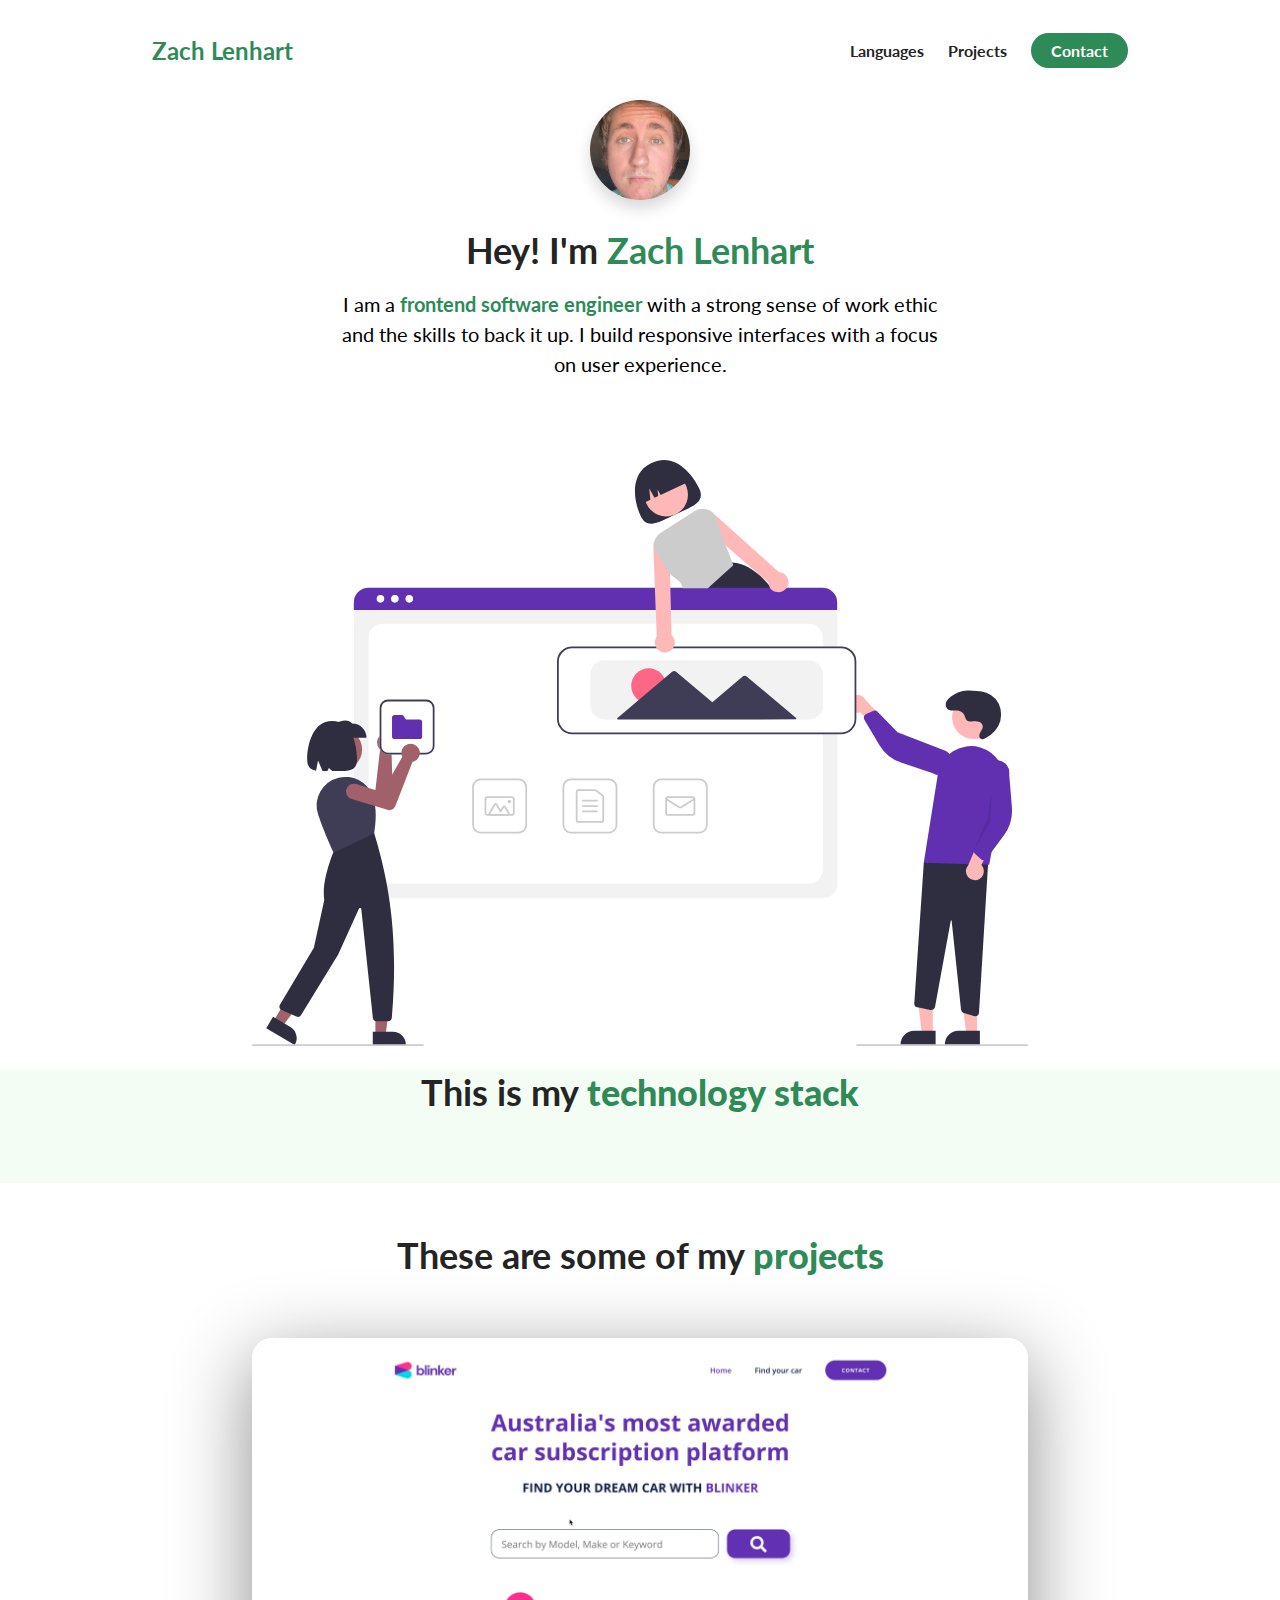
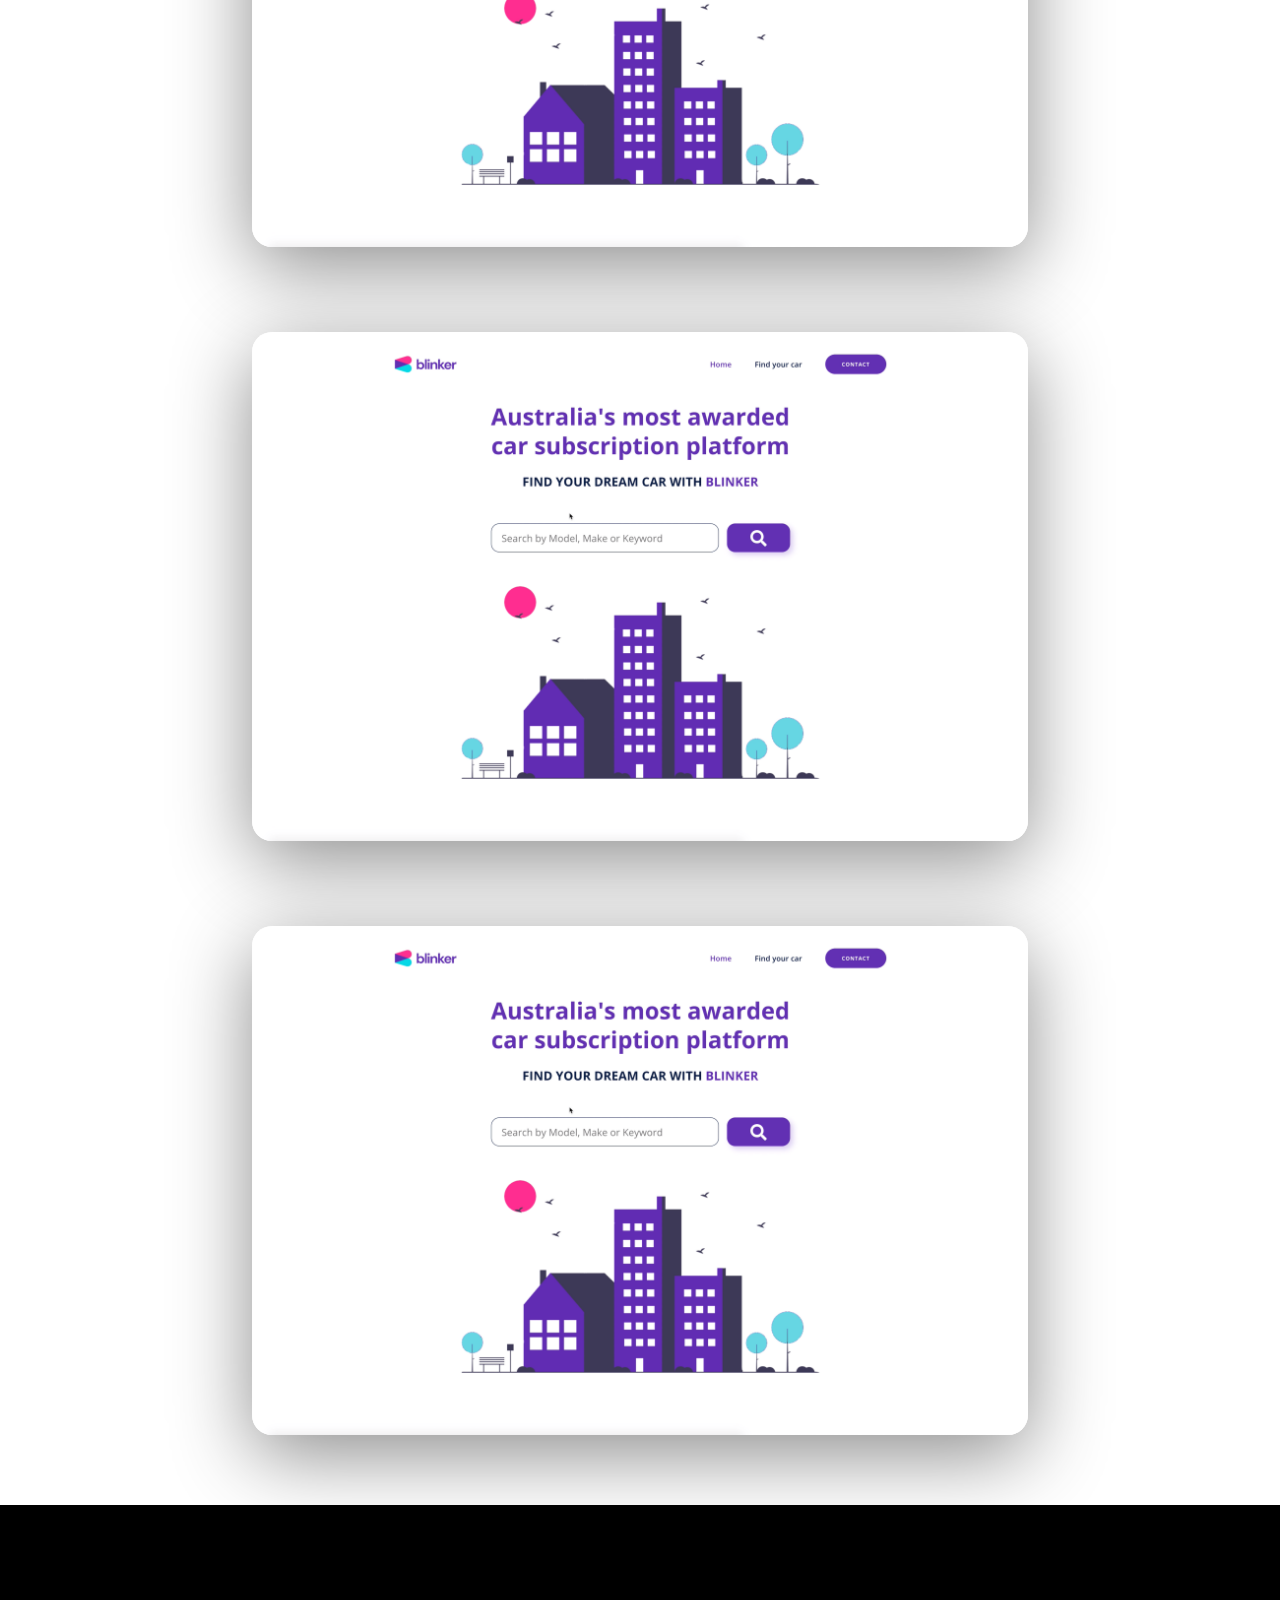
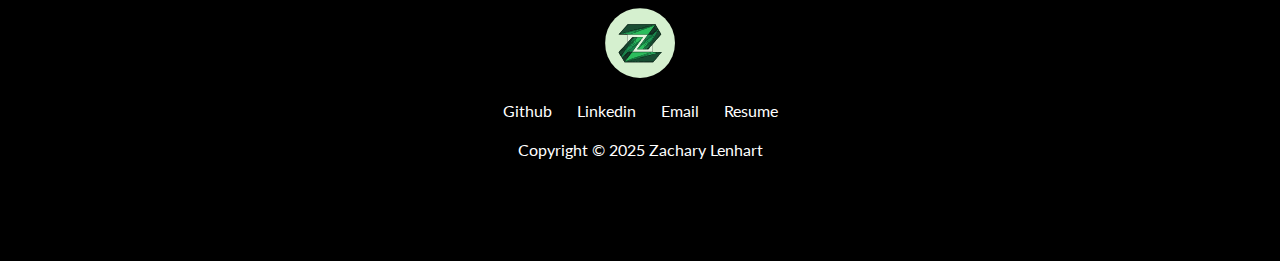
==== commit 8bfb1398: "final template completed" ====
--- a/index.html
+++ b/index.html
@@ -22,23 +22,23 @@
       <nav class="navigation__bar--container">
         <div class="navigation__bar--logo">Zach Lenhart</div>
         <ul class="navigation__link--list">
-          <li>
+          <li class="nav__link">
             <a
               href="#Languages"
               class="navigation__link--anchor link__hover-effect link__hover-effect--black"
               >Languages</a
             >
           </li>
-          <li>
+          <li class="nav__link">
             <a
               href="#Projects"
-              class="navigation__link--anchor link__hover-effect link__hover-effect--black>"
+              class="navigation__link--anchor link__hover-effect link__hover-effect--black"
               >Projects</a
             >
           </li>
-          <li>
+          <li class="nav__link">
             <a
-              href="#Contact"
+              href="mailto:zachary.lenhart08@gmail.com"
               class="navigation__link--anchor navigation__link-anchor--primary"
               >Contact</a
             >
@@ -163,14 +163,16 @@
                       href="https://github.com/zach-lenhart/First-Github-Project"
                       target="_blank"
                       class="projects__description--link"
-                    ></a>
-                    <i class="fa-brands fa-github"></i>
+                      > 
+                      <i class="fa-brands fa-github"></i>
+                    </a>
                     <a
                       href="link"
                       target="_blank"
                       class="projects__description--link"
-                    ></a>
+                    >
                     <i class="fa-brands fa-link"></i>
+                  </a>
                   </div>
                 </div>
               </div>
@@ -198,14 +200,16 @@
                       href="https://github.com/zach-lenhart/First-Github-Project"
                       target="_blank"
                       class="projects__description--link"
-                    ></a>
-                    <i class="fa-brands fa-github"></i>
+                      > 
+                      <i class="fa-brands fa-github"></i>
+                    </a>
                     <a
                       href="link"
                       target="_blank"
                       class="projects__description--link"
-                    ></a>
+                    >
                     <i class="fa-brands fa-link"></i>
+                  </a>
                   </div>
                 </div>
               </div>
@@ -233,14 +237,16 @@
                       href="https://github.com/zach-lenhart/First-Github-Project"
                       target="_blank"
                       class="projects__description--link"
-                    ></a>
-                    <i class="fa-brands fa-github"></i>
+                      > 
+                      <i class="fa-brands fa-github"></i>
+                    </a>
                     <a
                       href="link"
                       target="_blank"
                       class="projects__description--link"
-                    ></a>
+                    >
                     <i class="fa-brands fa-link"></i>
+                  </a>
                   </div>
                 </div>
               </div>
@@ -263,7 +269,7 @@
         <div class="footer__socials--list">
             <a href="https://github.com/zach-lenhart" target="_blank" class="footer__social--link
             link__hover-effect
-            link__hover-effect-white">Discord</a>
+            link__hover-effect-white">Github</a>
             <a href="https://www.linkedin.com/in/zachary-lenhart-0317981b6/" target="_blank" class="footer__social--link link__hover-effect
             link__hover-effect-white">Linkedin</a>
             <a href="mailto:zachary.lenhart08@gmail.com" target="_blank" class="footer__social--link link__hover-effect
--- a/styles.css
+++ b/styles.css
@@ -27,6 +27,10 @@
   text-decoration: none;
   position: relative;
 }
+i:hover {
+  opacity: 0.7;
+  transition: opacity 300ms ease;
+}
 
 li {
   list-style-type: none;
@@ -43,6 +47,7 @@
   width: 100%;
   max-width: 800px;
   margin: 0 auto;
+  padding: 0 12px;
 }
 .text-green {
   color: seagreen;
@@ -142,6 +147,15 @@
   overflow: hidden;
   box-shadow: 0 8px 16px rgba(0, 0, 0, 0.16);
   margin-bottom: 28px;
+  animation: animate-profile-picture 800ms 200ms backwards;
+}
+@keyframes animate-profile-picture {
+0% {
+  transform: scale(0);
+}
+80% {transform: scale(1.1);}
+100% {transform: scale(1);}
+
 }
 .about-me__picture {
   width: 100%;
@@ -154,9 +168,11 @@
 .about-me__info--para {
   font-size: 20px;
   margin-bottom: 28px;
+  animation: fade-up 650ms 600ms backwards;
 }
 .about-me__info--title {
   margin-bottom: 16px;
+  animation: fade-up 650ms 400ms backwards;
 }
 .about-me__link {
   font-size: 24px;
@@ -173,6 +189,22 @@
 .about-me__img {
   width: 100%;
   padding-top: 24px;
+  animation: fade-in 1200ms 800ms backwards;
+}
+.about-me__links {
+  animation: fade-up 650ms 800ms backwards;
+}
+@keyframes fade-up {
+  0% {opacity: 0;
+  transform: translateY(40px);}
+  100% {
+    opacity: 1;
+    transform: translateY(0);
+  }
+}
+@keyframes fade-in {
+  0% {opacity: 0;}
+  100% {opacity: 1;}
 }
 #Languages {
   background-color: rgba(144, 238, 144, 0.1);
@@ -275,7 +307,7 @@
 .projects__decription--title,
 .projects__description--sub-title,
 .projects__description--para,
-.projects__description--links {
+.projects__description--links .projects__description--link{
   text-align: left;
   color: #fff;
 }
@@ -343,7 +375,7 @@
   opacity: 1;
 }
 
-@media (max-width 768px) {
+@media (max-width: 768px) {
     nav {
         height: 68px;
 
@@ -356,4 +388,42 @@
     .lang {
         width: calc(100%/1);
     }
+    .projects__description--para {
+    font-size: 14px;
+    }
+    .projects__description {
+      left: 30px;
+      padding-right: 30px;
+    }
+}
+/* small phones */
+
+@media (max-width: 480px)
+{
+  .nav__link:not(:last-child){
+    display: none;
+  }
+  .projects__description--para {
+    display: none;
+  
+  }
+  .projects__description--links {
+    display: flex;
+    justify-content: center;
+  }
+  .projects__description--sub-title {
+    text-align: center;
+    margin: 12px;
+  }
+  .projects__decription--title {
+    line-height: 1;
+    font-size: 32px;
+    text-align: center;
+ 
+}
+.projects__description {
+  padding: 0;
+  left: 0;
+  width: 100%;
+}
 }